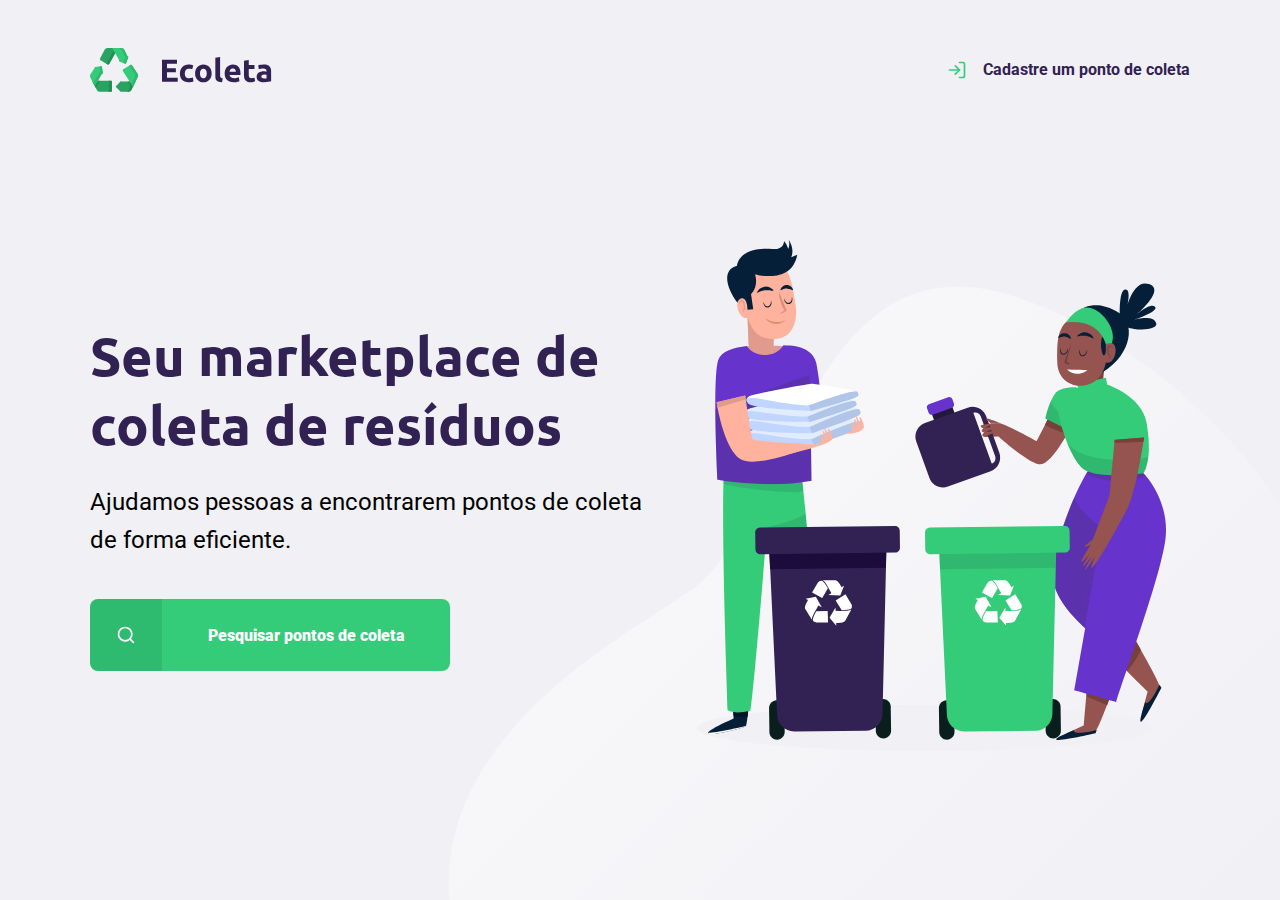
==== index.html @ d6b42882 "Primeira aula" ====
<!DOCTYPE html>
<html lang="pt_br">
<head>
    <meta charset="UTF-8">
    <meta name="viewport" content="width=device-width, initial-scale=1.0">
    <link href="https://fonts.googleapis.com/css2?family=Roboto&family=Ubuntu:wght@300;700&display=swap" rel="stylesheet">
    <title>Ecoleta</title>
    <link rel="stylesheet" href="/styles/main.css">

</head>
<body>

    <div id="page-home">
        <div class="content">
            <header>
                <img src="/assets/logo.svg" alt="Logomarca">
                <a href="http://google.com.br">
                    <span></span>
                    Cadastre um ponto de coleta
                </a>
            </header>
            <main>
                <h1 >Seu marketplace de coleta de resíduos</h1>
        
                <p>Ajudamos pessoas a encontrarem pontos de coleta de forma eficiente.</p>
            
                <a href="#"><span></span><strong>Pesquisar pontos de coleta</strong></a>
            </main>
        
            
        </div>
    </div>
    
</body>
</html>
---- styles/main.css ----
:root{
    --title-color: #322153;
    --primary-color: #34cb79
}

* {
    margin: 0;
    padding: 0;
}
html {
    font-family: 'Roboto', sans-serif;
}

body {
    background: #f0f0f5;
    -webkit-font-smoothing: antialiased;
}

a {
    text-decoration: none;
}

h1, h2, h3, h4, h5, h6 {
    font-family: 'Ubuntu', sans-serif;
    color: var(--title-color);
}

/* BOX MODEL */
#page-home {
    height: 100vh;
    background: url('../assets/home-background.svg') no-repeat;
    background-position: 35vw bottom;
    
}
#page-home header{
    margin-top: 48px;
    display: flex;
    align-items: center;
    justify-content: space-between;
}

#page-home header a {
    display: flex;
    color: var(--title-color);
    font-weight: 700;

}
#page-home header a span {
    margin-right: 16px;
    display: flex;
    background-image: url('../assets/log-in.svg');
    width: 20px;
    height: 20px;
}

#page-home .content {
    width: 90%;
    max-width: 1100px;
    height: 100%;
    margin: 0 auto;
    display: flex;
    flex-direction: column;
}

#page-home main {
    width: 560px;
    flex: 1;
    display: flex;
    flex-direction: column;
    justify-content: center;
}

#page-home main h1 {
    font-size: 54px;
}

#page-home main p {
    font-size: 24px;
    line-height: 38px;
    margin-top: 24px;
}

#page-home main a {
    width: 100%;
    max-width: 360px;
    height: 72px;
    border-radius: 8px;
    display: flex;
    align-items: center;
    margin-top: 40px;
    background-color: var(--primary-color);
    transition: 400ms;
    font-weight: bold;
    color: white;
}

#page-home main a:hover {
    background-color: #2fb86e;
}


#page-home main a span {
    width: 72px;
    height: 72px;
    border-top-left-radius: 8px;
    border-bottom-left-radius: 8px;
    background-color: rgba(0, 0, 0, 0.08);
    display: flex;
    align-items: center;
    justify-content: center;
}

#page-home main a span::after {
    content: "";
    background-image: url('../assets/search.svg');
    width: 20px;
    height: 20px;
}

#page-home main a strong {
    flex: 1;
    color: white;
    text-align: center;
}

@media(max-width:900px){
    #page-home{
        background-position-x: 70vw;
    }

    #page-home .content {
        align-items: center;
        text-align: center;
    }

    #page-home header a {
        position: absolute;
        bottom: 48px;

        left: 50%;
        transform: translateX(-50%);

    }

    #page-home main {
        align-items: center;
    }
}
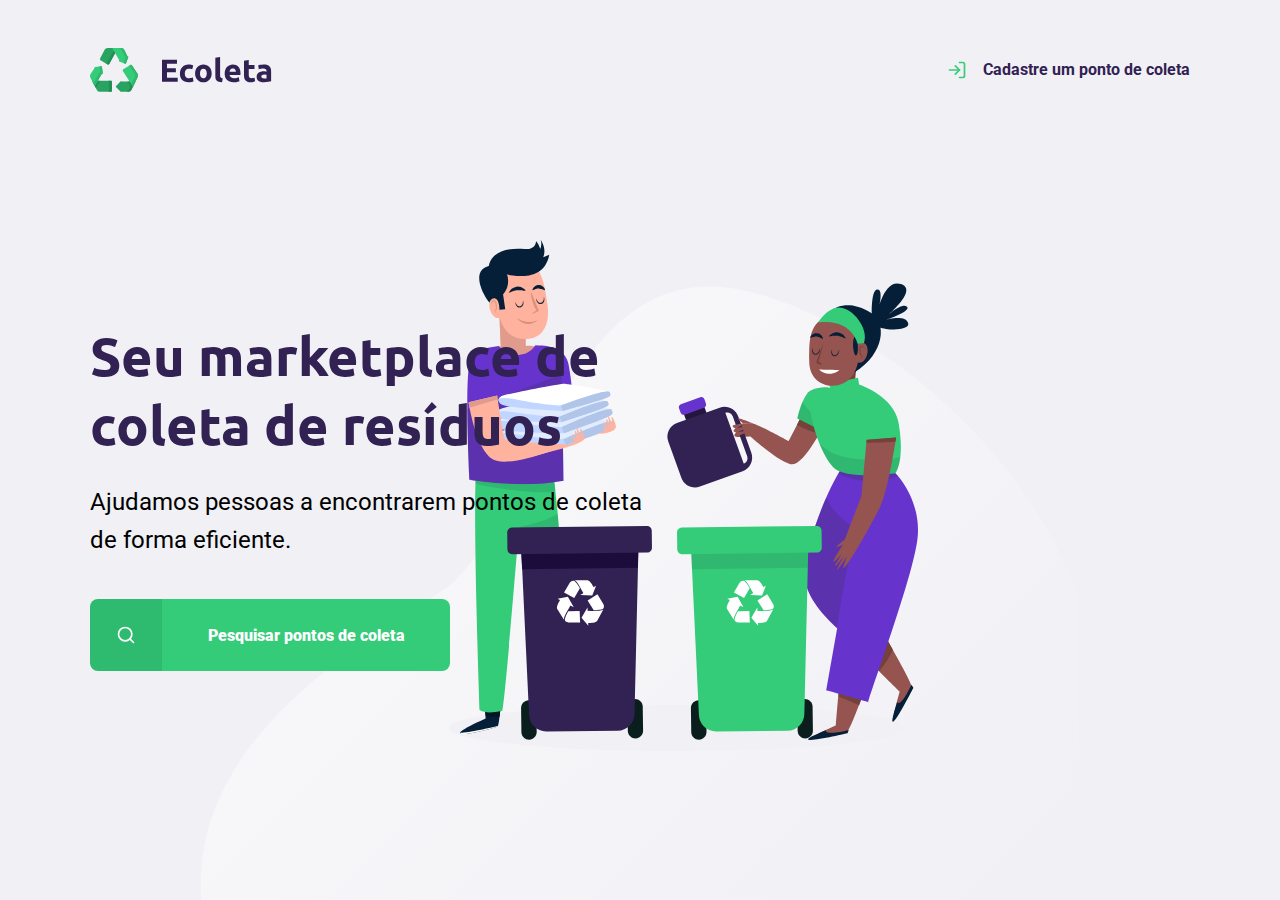
==== commit 6c929e71: "Aula 2" ====
--- a/index.html
+++ b/index.html
@@ -6,6 +6,8 @@
     <link href="https://fonts.googleapis.com/css2?family=Roboto&family=Ubuntu:wght@300;700&display=swap" rel="stylesheet">
     <title>Ecoleta</title>
     <link rel="stylesheet" href="/styles/main.css">
+    <link rel="stylesheet" href="/styles/home.css">
+    <link rel="stylesheet" href="/styles/responsive.css">  
 
 </head>
 <body>
--- a/styles/main.css
+++ b/styles/main.css
@@ -26,123 +26,5 @@
 }
 
 /* BOX MODEL */
-#page-home {
-    height: 100vh;
-    background: url('../assets/home-background.svg') no-repeat;
-    background-position: 35vw bottom;
-    
-}
-#page-home header{
-    margin-top: 48px;
-    display: flex;
-    align-items: center;
-    justify-content: space-between;
-}
-
-#page-home header a {
-    display: flex;
-    color: var(--title-color);
-    font-weight: 700;
-
-}
-#page-home header a span {
-    margin-right: 16px;
-    display: flex;
-    background-image: url('../assets/log-in.svg');
-    width: 20px;
-    height: 20px;
-}
-
-#page-home .content {
-    width: 90%;
-    max-width: 1100px;
-    height: 100%;
-    margin: 0 auto;
-    display: flex;
-    flex-direction: column;
-}
-
-#page-home main {
-    width: 560px;
-    flex: 1;
-    display: flex;
-    flex-direction: column;
-    justify-content: center;
-}
-
-#page-home main h1 {
-    font-size: 54px;
-}
-
-#page-home main p {
-    font-size: 24px;
-    line-height: 38px;
-    margin-top: 24px;
-}
-
-#page-home main a {
-    width: 100%;
-    max-width: 360px;
-    height: 72px;
-    border-radius: 8px;
-    display: flex;
-    align-items: center;
-    margin-top: 40px;
-    background-color: var(--primary-color);
-    transition: 400ms;
-    font-weight: bold;
-    color: white;
-}
-
-#page-home main a:hover {
-    background-color: #2fb86e;
-}
 
 
-#page-home main a span {
-    width: 72px;
-    height: 72px;
-    border-top-left-radius: 8px;
-    border-bottom-left-radius: 8px;
-    background-color: rgba(0, 0, 0, 0.08);
-    display: flex;
-    align-items: center;
-    justify-content: center;
-}
-
-#page-home main a span::after {
-    content: "";
-    background-image: url('../assets/search.svg');
-    width: 20px;
-    height: 20px;
-}
-
-#page-home main a strong {
-    flex: 1;
-    color: white;
-    text-align: center;
-}
-
-@media(max-width:900px){
-    #page-home{
-        background-position-x: 70vw;
-    }
-
-    #page-home .content {
-        align-items: center;
-        text-align: center;
-    }
-
-    #page-home header a {
-        position: absolute;
-        bottom: 48px;
-
-        left: 50%;
-        transform: translateX(-50%);
-
-    }
-
-    #page-home main {
-        align-items: center;
-    }
-}--- a/styles/home.css
+++ b/styles/home.css
@@ -0,0 +1,96 @@
+#page-home {
+    height: 100vh;
+    background: url('../assets/home-background.svg') no-repeat;
+    background-position: 35vw bottom;
+    
+}
+#page-home header{
+    margin-top: 48px;
+    display: flex;
+    align-items: center;
+    justify-content: space-between;
+}
+
+#page-home header a {
+    display: flex;
+    color: var(--title-color);
+    font-weight: 700;
+
+}
+#page-home header a span {
+    margin-right: 16px;
+    display: flex;
+    background-image: url('../assets/log-in.svg');
+    width: 20px;
+    height: 20px;
+}
+
+#page-home .content {
+    width: 90%;
+    max-width: 1100px;
+    height: 100%;
+    margin: 0 auto;
+    display: flex;
+    flex-direction: column;
+}
+
+#page-home main {
+    width: 560px;
+    flex: 1;
+    display: flex;
+    flex-direction: column;
+    justify-content: center;
+}
+
+#page-home main h1 {
+    font-size: 54px;
+}
+
+#page-home main p {
+    font-size: 24px;
+    line-height: 38px;
+    margin-top: 24px;
+}
+
+#page-home main a {
+    width: 100%;
+    max-width: 360px;
+    height: 72px;
+    border-radius: 8px;
+    display: flex;
+    align-items: center;
+    margin-top: 40px;
+    background-color: var(--primary-color);
+    transition: 400ms;
+    font-weight: bold;
+    color: white;
+}
+
+#page-home main a:hover {
+    background-color: #2fb86e;
+}
+
+
+#page-home main a span {
+    width: 72px;
+    height: 72px;
+    border-top-left-radius: 8px;
+    border-bottom-left-radius: 8px;
+    background-color: rgba(0, 0, 0, 0.08);
+    display: flex;
+    align-items: center;
+    justify-content: center;
+}
+
+#page-home main a span::after {
+    content: "";
+    background-image: url('../assets/search.svg');
+    width: 20px;
+    height: 20px;
+}
+
+#page-home main a strong {
+    flex: 1;
+    color: white;
+    text-align: center;
+}--- a/styles/responsive.css
+++ b/styles/responsive.css
@@ -0,0 +1,35 @@
+@media(max-width:900px){
+    #page-home{
+        background-position-x: 70vw;
+    }
+
+    #page-home .content {
+        align-items: center;
+        text-align: center;
+    }
+
+    #page-home header a {
+        position: absolute;
+        bottom: 48px;
+
+        left: 50%;
+        transform: translateX(-50%);
+
+    }
+
+    #page-home main {
+        align-items: center;
+    }
+}
+
+@media(min-width: 1700px){
+    #page-home{
+        background-position-x: 40vw;
+    }
+}
+
+@media(min-height: 760px){
+    #page-home{
+        background-position-x: 200px;
+    }
+}